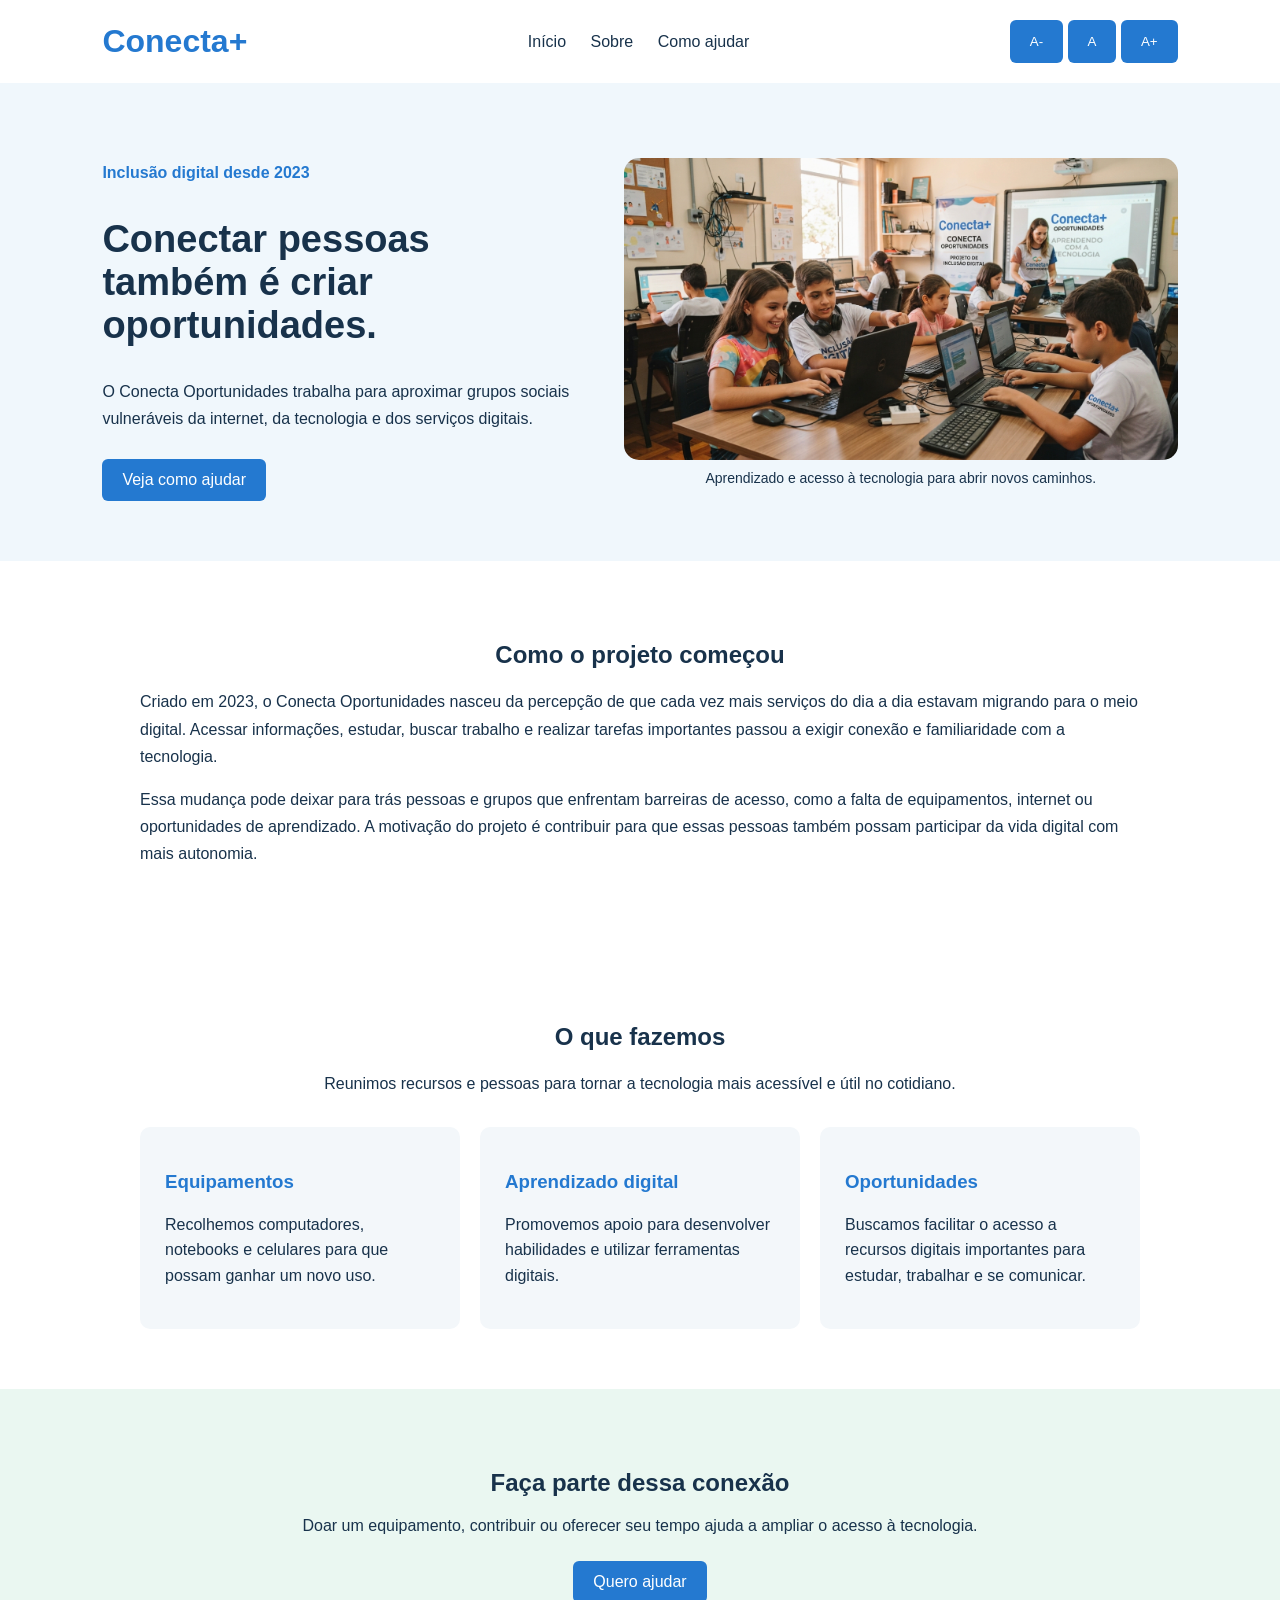
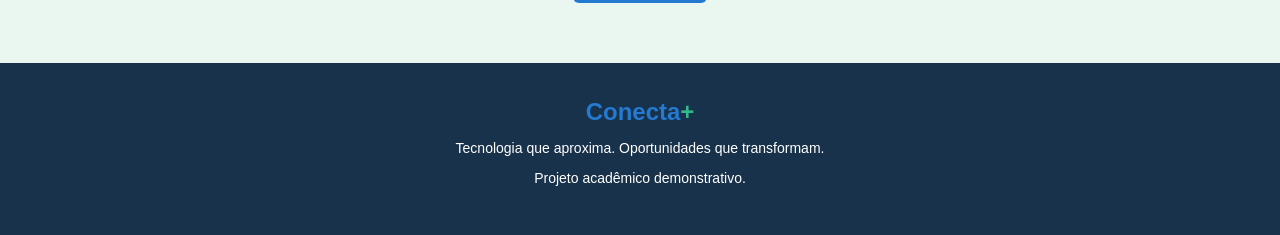
==== projeto.html @ 48572930 "Projeto Conecta Oportunidades" ====
<!DOCTYPE html>
<html lang="pt-BR">
<head>
    <meta charset="UTF-8">
    <meta name="viewport" content="width=device-width, initial-scale=1.0">
    <meta name="description" content="Conheça a história e os objetivos do projeto Conecta Oportunidades.">
    <title>Nosso projeto | Conecta Oportunidades</title>
    <link rel="stylesheet" href="style.css">
</head>
<body class="pagina-projeto">
    <header>
        <h1><a class="logo-link" href="index.html">Conecta<span>+</span></a></h1>

        <nav aria-label="Navegação principal">
            <a href="index.html#inicio">Início</a>
            <a href="index.html#sobre">Sobre</a>
            <a href="index.html#ajudar">Como ajudar</a>
        </nav>

        <div class="controles">
            <button type="button" class="btn-fonte" id="diminuir-fonte" aria-label="Diminuir tamanho do texto">A-</button>
            <button type="button" class="btn-fonte" id="resetar-fonte" aria-label="Restaurar tamanho do texto">A</button>
            <button type="button" class="btn-fonte" id="aumentar-fonte" aria-label="Aumentar tamanho do texto">A+</button>
        </div>
    </header>

    <main>
        <section class="apresentacao-projeto">
            <div class="texto-apresentacao-projeto">
                <p class="identificacao-projeto">Inclusão digital desde 2023</p>
                <h2>Conectar pessoas também é criar oportunidades.</h2>
                <p>
                    O Conecta Oportunidades trabalha para aproximar grupos sociais
                    vulneráveis da internet, da tecnologia e dos serviços digitais.
                </p>
                <a class="botao" href="index.html#ajudar">Veja como ajudar</a>
            </div>

            <figure class="imagem-projeto">
                <img
                    src="image/projeto_conecta_oportunidades.jpeg"
                    alt="Crianças aprendem a usar computadores em uma oficina do Conecta Oportunidades."
                >
                <figcaption>Aprendizado e acesso à tecnologia para abrir novos caminhos.</figcaption>
            </figure>
        </section>

        <section class="historia-projeto">
            <h2>Como o projeto começou</h2>
            <p>
                Criado em 2023, o Conecta Oportunidades nasceu da percepção de que
                cada vez mais serviços do dia a dia estavam migrando para o meio
                digital. Acessar informações, estudar, buscar trabalho e realizar
                tarefas importantes passou a exigir conexão e familiaridade com a
                tecnologia.
            </p>
            <p>
                Essa mudança pode deixar para trás pessoas e grupos que enfrentam
                barreiras de acesso, como a falta de equipamentos, internet ou
                oportunidades de aprendizado. A motivação do projeto é contribuir
                para que essas pessoas também possam participar da vida digital
                com mais autonomia.
            </p>
        </section>

        <section class="atuacao-projeto">
            <h2>O que fazemos</h2>
            <p class="texto-centro">
                Reunimos recursos e pessoas para tornar a tecnologia mais acessível
                e útil no cotidiano.
            </p>

            <div class="cards">
                <article class="card">
                    <h3>Equipamentos</h3>
                    <p>Recolhemos computadores, notebooks e celulares para que possam ganhar um novo uso.</p>
                </article>
                <article class="card">
                    <h3>Aprendizado digital</h3>
                    <p>Promovemos apoio para desenvolver habilidades e utilizar ferramentas digitais.</p>
                </article>
                <article class="card">
                    <h3>Oportunidades</h3>
                    <p>Buscamos facilitar o acesso a recursos digitais importantes para estudar, trabalhar e se comunicar.</p>
                </article>
            </div>
        </section>

        <section class="chamada-projeto">
            <h2>Faça parte dessa conexão</h2>
            <p>Doar um equipamento, contribuir ou oferecer seu tempo ajuda a ampliar o acesso à tecnologia.</p>
            <a class="botao" href="index.html#ajudar">Quero ajudar</a>
        </section>
    </main>

    <footer>
        <h2>Conecta<span>+</span></h2>
        <p>Tecnologia que aproxima. Oportunidades que transformam.</p>
        <p>Projeto acadêmico demonstrativo.</p>
    </footer>

    <script src="script.js"></script>
</body>
</html>
---- style.css ----
/* ESTILO GERAL DA PÁGINA */
body {
  margin: 0;
  font-family: Arial, sans-serif;
  color: #18324b;
}

html{
  scroll-behavior: smooth;
  font-size: 16px;
}

/* CABEÇALHO */
header {
  background-color: white;
  padding: 20px 8%;
  display: flex;
  justify-content: space-between;
  align-items: center;
}

header h1,
footer h2 {
  color: #2479d0;
  margin: 0;
}

header h1 na,
footer h2 span {
  color: #32b889;
}

nav a {
  color: #18324b;
  text-decoration: none;
  margin-left: 20px;
  transition: font-size 0.3s ease;
}

nav a:hover{
  font-size: 125%;
}

/* SEÇÕES */
section {
  padding: 60px 8%;
}

section h2 {
  text-align: center;
  color: #18324b;
}

.inicio {
  background-color: #f0f7fc;
  display: flex;
  align-items: center;
  justify-content: space-between;
  gap: 30px;
}

.inicio div {
  width: 50%;
}

.inicio h2 {
  text-align: left;
  font-size: 40px;
}

.inicio p {
  line-height: 1.6;
}

.botao {
  display: inline-block;
  background-color: #2479d0;
  color: white;
  padding: 12px 20px;
  border-radius: 6px;
  text-decoration: none;
  margin-top: 10px;
}

.imagem {
  background-color: #dcefe9;
  padding: 45px 20px;
  border-radius: 15px;
  text-align: center;
}

.imagem span {
  font-size: 90px;
}

.texto-centro {
  text-align: center;
  max-width: 650px;
  margin: 20px auto;
  line-height: 1.6;
}

/* CARDS */
.cards {
  display: flex;
  gap: 20px;
  margin-top: 30px;
}

.card {
  background-color: #f3f7fa;
  padding: 25px;
  border-radius: 10px;
  flex: 1;
}

.card h3 {
  color: #2479d0;
}

.card p,
.problema p,
#projeto > p {
  line-height: 1.6;
}

/* OUTRAS SEÇÕES */
.problema {
  background-color: #f0f7fc;
}

.problema p,
#projeto > p {
  max-width: 750px;
  margin: 20px auto;
  text-align: center;
}

.ajudar {
  background-color: #eaf7f1;
  text-align: center;
}

.opcoes {
  display: flex;
  justify-content: center;
  flex-wrap: wrap;
  gap: 15px;
  margin-top: 25px;
}

button {
  background-color: #2479d0;
  color: white;
  border: none;
  padding: 14px 20px;
  border-radius: 6px;
  cursor: pointer;
}

button:hover,
.botao:hover {
  background-color: #1765b6;
}

#mensagem {
  color: #16875f;
  font-weight: bold;
  margin-top: 20px;
}

#projeto #ajudar-botao{
  display: block;
  width: fit-content;
  margin: 20px auto;
  text-align: center;
}

/* FORMULÁRIO DE VOLUNTARIADO */
.logo-link {
  color: inherit;
  text-decoration: none;
}

.cabecalho-pagina {
  background-color: #f0f7fc;
  text-align: center;
}

.cabecalho-pagina p,
.formulario-voluntario {
  max-width: 720px;
  margin: 0 auto;
}

.formulario-voluntario {
  padding-top: 40px;
  padding-bottom: 60px;
}

.aviso-formulario {
  padding: 14px 18px;
  background-color: #eaf7f1;
  border-radius: 6px;
  line-height: 1.5;
}

.campo {
  margin: 20px 0;
}

.campo label,
.campo legend {
  display: block;
  margin-bottom: 8px;
  font-weight: bold;
}

.campo input,
.campo select,
.campo textarea {
  box-sizing: border-box;
  width: 100%;
  padding: 12px;
  border: 1px solid #9aabba;
  border-radius: 6px;
  color: #18324b;
  font: inherit;
}

.campo textarea {
  min-height: 130px;
  resize: vertical;
}

.campo fieldset {
  padding: 16px;
  border: 1px solid #9aabba;
  border-radius: 6px;
}

.campo fieldset label {
  display: flex;
  align-items: flex-start;
  gap: 8px;
  margin: 12px 0 0;
  font-weight: normal;
}

.campo input[type="checkbox"] {
  width: auto;
  margin-top: 4px;
}

.formulario-voluntario button {
  font: inherit;
}

#confirmacao {
  color: #16875f;
  font-weight: bold;
}

/* RODAPÉ */
footer {
  background-color: #18324b;
  color: white;
  text-align: center;
  padding: 35px 15px;
}

footer p {
  font-size: 14px;
}

/* FORMULÁRIO DE DOAÇÃO DE EQUIPAMENTO */
.formulario-equipamento {
  padding-top: 40px;
  padding-bottom: 60px;
}

.formulario-equipamento-conteudo {
  max-width: 720px;
  margin: 0 auto;
}

.aviso-doacao {
  padding: 14px 18px;
  background-color: #eaf7f1;
  border-radius: 6px;
  line-height: 1.5;
}

#confirmacao-doacao {
  color: #16875f;
  font-weight: bold;
}

@media (max-width: 900px) {
  .pagina-equipamento header {
    flex-wrap: wrap;
    gap: 16px;
  }

  .pagina-equipamento nav {
    display: flex;
    flex-wrap: wrap;
    gap: 12px;
  }

  .pagina-equipamento nav a {
    margin-left: 0;
  }
}

/* FORMULÁRIO PARA CONTRIBUIÇÃO EM REAIS */
.formulario-contribuicao {
  padding-top: 40px;
  padding-bottom: 60px;
}

.formulario-contribuicao-conteudo {
  max-width: 720px;
  margin: 0 auto;
}

.aviso-contribuicao {
  padding: 14px 18px;
  background-color: #eaf7f1;
  border-radius: 6px;
  line-height: 1.5;
}

.valor-contribuicao {
  display: flex;
  align-items: stretch;
}

.valor-contribuicao span {
  display: flex;
  align-items: center;
  padding: 0 14px;
  background-color: #f3f7fa;
  border: 1px solid #9aabba;
  border-right: 0;
  border-radius: 6px 0 0 6px;
}

.valor-contribuicao input {
  flex: 1;
  min-width: 0;
  width: auto;
  border-radius: 0 6px 6px 0;
}

#confirmacao-contribuicao {
  color: #16875f;
  font-weight: bold;
}

/* Apresentação, história e imagem do projeto Conecta Oportunidades. */
.apresentacao-projeto {
  display: grid;
  grid-template-columns: minmax(0, 1fr) minmax(0, 1.15fr);
  align-items: center;
  gap: 40px;
  background-color: #f0f7fc;
}

.texto-apresentacao-projeto h2 {
  text-align: left;
  font-size: 38px;
}

.texto-apresentacao-projeto p {
  line-height: 1.7;
}

.identificacao-projeto {
  color: #2479d0;
  font-weight: bold;
}

.imagem-projeto {
  margin: 0;
}

.imagem-projeto img {
  display: block;
  width: 100%;
  height: auto;
  border-radius: 15px;
}

.imagem-projeto figcaption {
  margin-top: 10px;
  color: #18324b;
  font-size: 14px;
  text-align: center;
}

.historia-projeto,
.atuacao-projeto {
  max-width: 1000px;
  margin: 0 auto;
}

.historia-projeto p {
  line-height: 1.7;
}

.chamada-projeto {
  background-color: #eaf7f1;
  text-align: center;
}
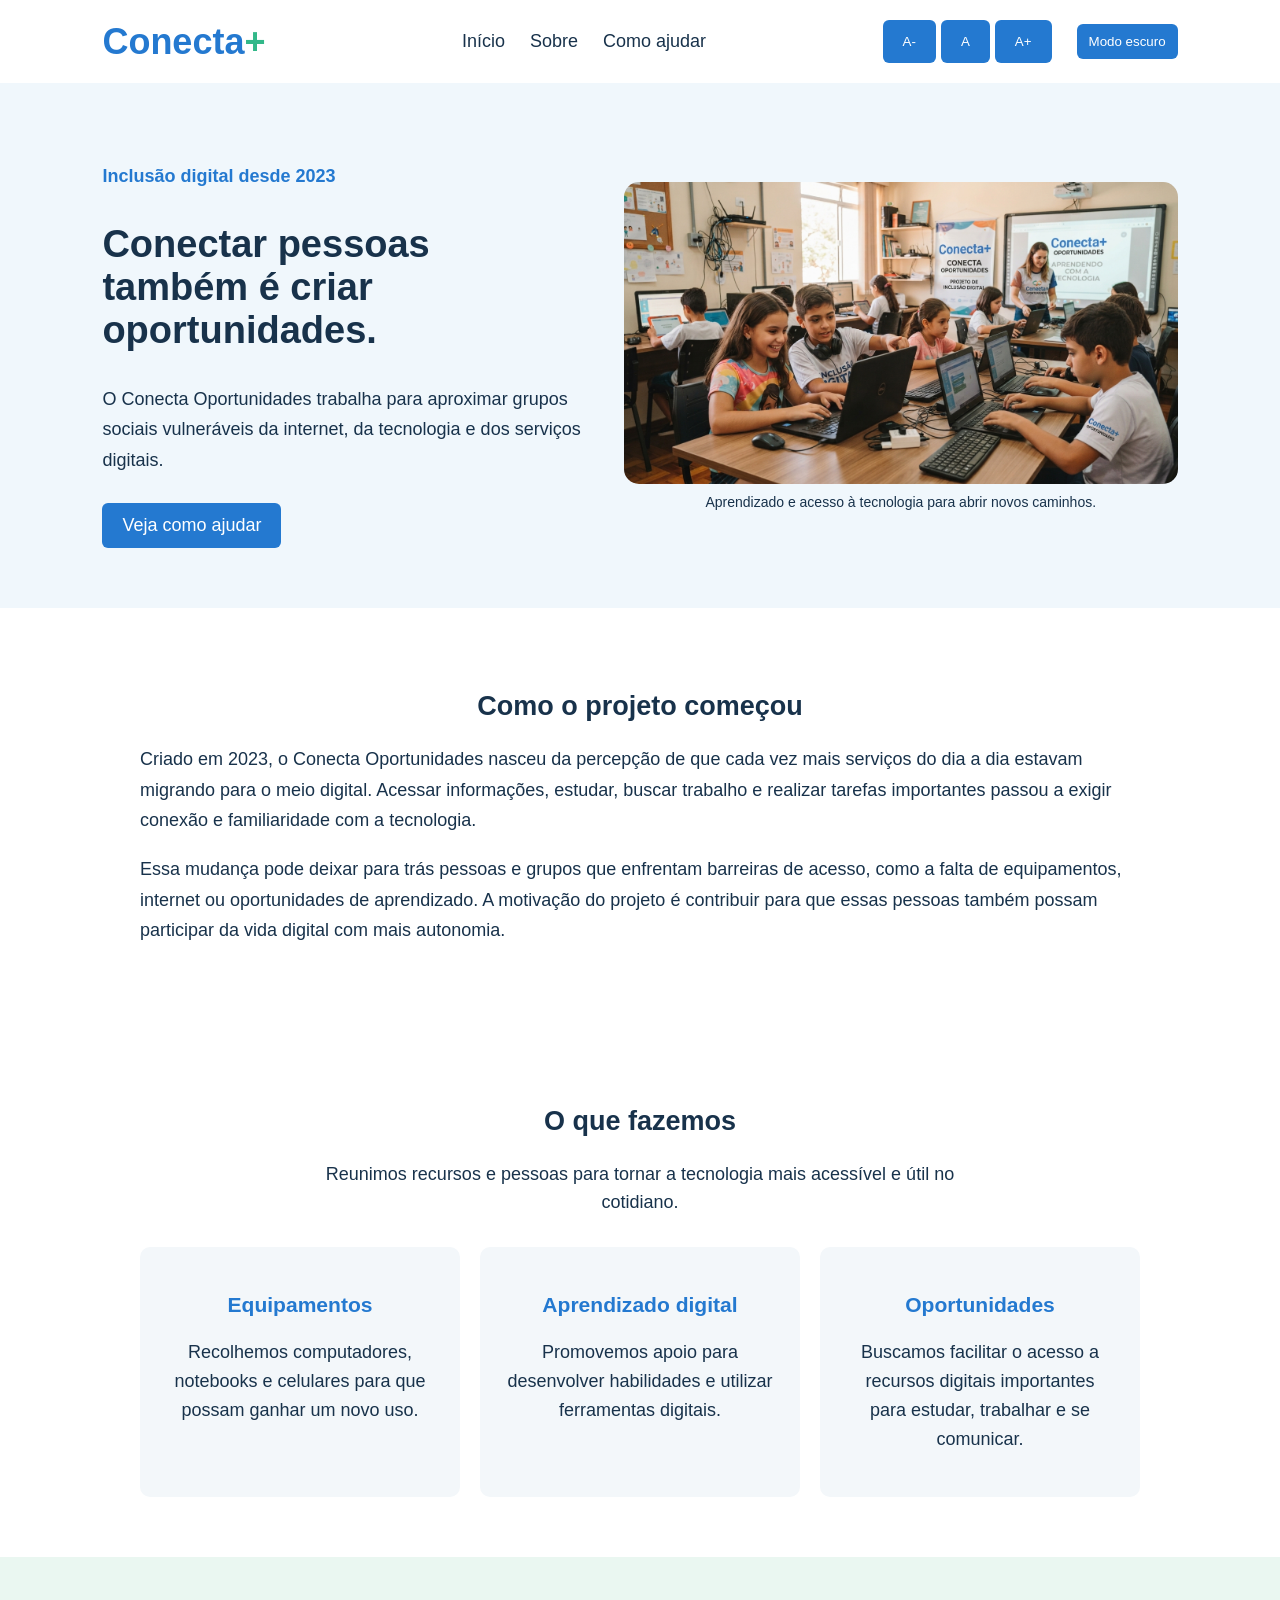
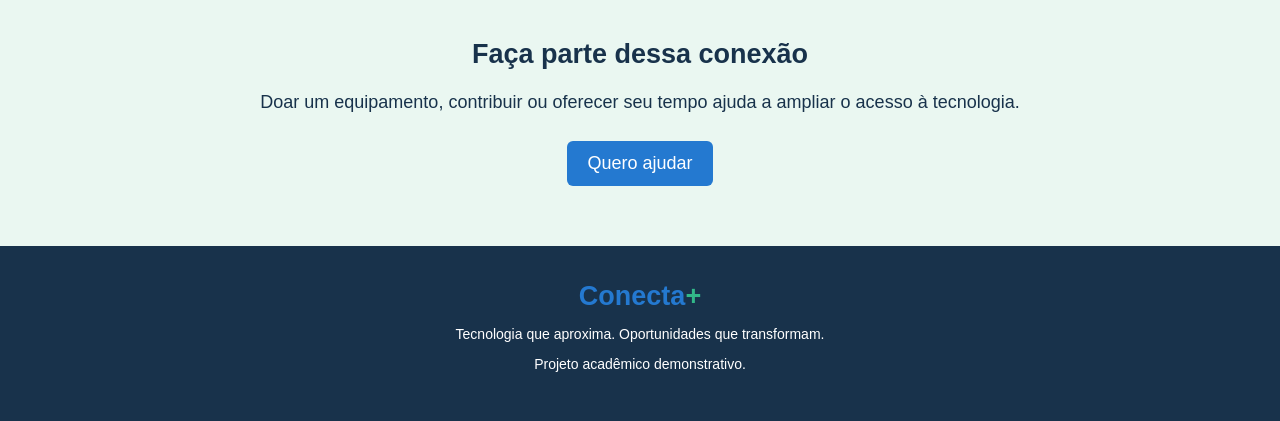
==== commit 1c3c6aba: "pequenos ajustes" ====
--- a/projeto.html
+++ b/projeto.html
@@ -21,10 +21,12 @@
             <button type="button" class="btn-fonte" id="diminuir-fonte" aria-label="Diminuir tamanho do texto">A-</button>
             <button type="button" class="btn-fonte" id="resetar-fonte" aria-label="Restaurar tamanho do texto">A</button>
             <button type="button" class="btn-fonte" id="aumentar-fonte" aria-label="Aumentar tamanho do texto">A+</button>
+            <button type="button" class="btn-tema" id="alternar-tema" aria-label="Ativar modo escuro" aria-pressed="false">Modo escuro</button>
         </div>
     </header>
 
     <main>
+        <!-- APRESENTAÇÃO -->
         <section class="apresentacao-projeto">
             <div class="texto-apresentacao-projeto">
                 <p class="identificacao-projeto">Inclusão digital desde 2023</p>
@@ -38,13 +40,14 @@
 
             <figure class="imagem-projeto">
                 <img
-                    src="image/projeto_conecta_oportunidades.jpeg"
+                    src="images/projeto_conecta_oportunidades.jpeg"
                     alt="Crianças aprendem a usar computadores em uma oficina do Conecta Oportunidades."
                 >
                 <figcaption>Aprendizado e acesso à tecnologia para abrir novos caminhos.</figcaption>
             </figure>
         </section>
 
+        <!-- HISTÓRIA -->
         <section class="historia-projeto">
             <h2>Como o projeto começou</h2>
             <p>
@@ -63,6 +66,7 @@
             </p>
         </section>
 
+        <!-- FRENTES -->
         <section class="atuacao-projeto">
             <h2>O que fazemos</h2>
             <p class="texto-centro">
@@ -86,6 +90,7 @@
             </div>
         </section>
 
+        <!-- CONVITE -->
         <section class="chamada-projeto">
             <h2>Faça parte dessa conexão</h2>
             <p>Doar um equipamento, contribuir ou oferecer seu tempo ajuda a ampliar o acesso à tecnologia.</p>
--- a/style.css
+++ b/style.css
@@ -1,3 +1,5 @@
+@import url('https://fonts.googleapis.com/css2?family=BBH+Bogle&family=Caveat:wght@400..700&display=swap');
+
 /* ESTILO GERAL DA PÁGINA */
 body {
   margin: 0;
@@ -7,7 +9,7 @@
 
 html{
   scroll-behavior: smooth;
-  font-size: 16px;
+  font-size: 18px;
 }
 
 /* CABEÇALHO */
@@ -25,7 +27,12 @@
   margin: 0;
 }
 
-header h1 na,
+header h1,
+footer h2 {
+  font-family: "BBH Bogle", sans-serif;
+}
+
+header h1 span,
 footer h2 span {
   color: #32b889;
 }
@@ -41,6 +48,12 @@
   font-size: 125%;
 }
 
+.btn-tema {
+  margin-left: 20px;
+  padding: 10px 12px;
+  white-space: nowrap;
+}
+
 /* SEÇÕES */
 section {
   padding: 60px 8%;
@@ -54,9 +67,13 @@
 .inicio {
   background-color: #f0f7fc;
   display: flex;
-  align-items: center;
+  align-items: stretch;
   justify-content: space-between;
   gap: 30px;
+}
+
+.inicio > div:first-child {
+  align-self: center;
 }
 
 .inicio div {
@@ -83,10 +100,27 @@
 }
 
 .imagem {
-  background-color: #dcefe9;
-  padding: 45px 20px;
+  padding: 0;
   border-radius: 15px;
   text-align: center;
+  overflow: hidden;
+  display: flex;
+  align-items: center;
+  justify-content: center;
+}
+
+/* Ajustar a ilustração à altura do texto sem deixá-la crescer demais. */
+.imagem img {
+  display: block;
+  width: auto;
+  height: 100%;
+  max-width: 100%;
+  max-height: 15em;
+  object-fit: contain;
+  aspect-ratio: 1;
+  box-sizing: border-box;
+  border: 4px solid #2479d0;
+  border-radius: 50%;
 }
 
 .imagem span {
@@ -112,6 +146,7 @@
   padding: 25px;
   border-radius: 10px;
   flex: 1;
+  text-align: center;
 }
 
 .card h3 {
@@ -247,7 +282,8 @@
   font-weight: normal;
 }
 
-.campo input[type="checkbox"] {
+.campo input[type="checkbox"],
+.campo input[type="radio"] {
   width: auto;
   margin-top: 4px;
 }
@@ -294,23 +330,6 @@
 #confirmacao-doacao {
   color: #16875f;
   font-weight: bold;
-}
-
-@media (max-width: 900px) {
-  .pagina-equipamento header {
-    flex-wrap: wrap;
-    gap: 16px;
-  }
-
-  .pagina-equipamento nav {
-    display: flex;
-    flex-wrap: wrap;
-    gap: 12px;
-  }
-
-  .pagina-equipamento nav a {
-    margin-left: 0;
-  }
 }
 
 /* FORMULÁRIO PARA CONTRIBUIÇÃO EM REAIS */
@@ -414,3 +433,177 @@
   text-align: center;
 }
 
+/* Apresentação dos conceitos e desafios de inclusão digital. */
+.introducao-inclusao {
+  background-color: #f0f7fc;
+  text-align: center;
+}
+
+.introducao-inclusao p,
+.desafios-inclusao p {
+  max-width: 800px;
+  margin: 20px auto;
+  line-height: 1.7;
+}
+
+.conceitos-inclusao,
+.marcos-inclusao,
+.fontes-inclusao {
+  max-width: 1050px;
+  margin: 0 auto;
+}
+
+.dados-inclusao {
+  background-color: #f0f7fc;
+}
+
+.conteudo-dados-inclusao {
+  max-width: 1050px;
+  margin: 0 auto;
+}
+
+.conteudo-dados-inclusao > p:not(.fonte-dados) {
+  max-width: 800px;
+  line-height: 1.7;
+}
+
+/* Destaque numérico e linha do tempo dos marcos nacionais. */
+.dado-inclusao {
+  text-align: center;
+}
+
+.numero-destaque {
+  margin: 0;
+  color: #2479d0;
+  font-size: 2rem;
+  font-weight: bold;
+}
+
+.fonte-dados {
+  margin-top: 20px;
+  font-size: 0.9rem;
+  line-height: 1.6;
+}
+
+.linha-do-tempo {
+  margin: 30px 0;
+  padding: 0;
+  list-style: none;
+  border-left: 3px solid #32b889;
+}
+
+.linha-do-tempo li {
+  display: grid;
+  grid-template-columns: 90px 1fr;
+  gap: 20px;
+  padding: 0 0 30px 24px;
+}
+
+.ano-marco {
+  color: #2479d0;
+  font-size: 1.2rem;
+  font-weight: bold;
+}
+
+.linha-do-tempo h3 {
+  margin: 0 0 8px;
+  color: #2479d0;
+}
+
+.linha-do-tempo p {
+  margin: 0 0 8px;
+  line-height: 1.6;
+}
+
+.fontes-inclusao ul {
+  padding-left: 24px;
+  line-height: 1.8;
+}
+
+.chamada-inclusao {
+  background-color: #eaf7f1;
+  text-align: center;
+}
+
+/* Remover o sublinhado dos links apenas na página de inclusão digital. */
+.pagina-inclusao a {
+  text-decoration: none;
+}
+
+/* Alternar as cores globais para o modo escuro em todas as páginas. */
+body.tema-escuro {
+  background-color: #121b26;
+  color: #e6edf5;
+}
+
+body.tema-escuro header,
+body.tema-escuro .inicio,
+body.tema-escuro .problema,
+body.tema-escuro .dados-inclusao,
+body.tema-escuro .apresentacao-projeto,
+body.tema-escuro .introducao-inclusao,
+body.tema-escuro .cabecalho-pagina {
+  background-color: #1b2938;
+}
+
+body.tema-escuro .ajudar,
+body.tema-escuro .chamada-projeto,
+body.tema-escuro .chamada-inclusao {
+  background-color: #1b352f;
+}
+
+body.tema-escuro .card {
+  background-color: #243648;
+}
+
+body.tema-escuro h2,
+body.tema-escuro h3,
+body.tema-escuro .campo label,
+body.tema-escuro .campo legend {
+  color: #e6edf5;
+}
+
+body.tema-escuro header h1,
+body.tema-escuro footer h2,
+body.tema-escuro .card h3,
+body.tema-escuro .numero-destaque,
+body.tema-escuro .ano-marco,
+body.tema-escuro .linha-do-tempo h3 {
+  color: #9dccff;
+}
+
+body.tema-escuro nav a,
+body.tema-escuro a:not(.botao) {
+  color: #9dccff;
+}
+
+body.tema-escuro .aviso-formulario,
+body.tema-escuro .aviso-doacao,
+body.tema-escuro .aviso-contribuicao {
+  background-color: #1b352f;
+}
+
+body.tema-escuro .campo input,
+body.tema-escuro .campo select,
+body.tema-escuro .campo textarea {
+  background-color: #172330;
+  border-color: #53677a;
+  color: #e6edf5;
+}
+
+body.tema-escuro .campo fieldset {
+  border-color: #53677a;
+}
+
+body.tema-escuro .valor-contribuicao span {
+  background-color: #243648;
+  border-color: #53677a;
+}
+
+body.tema-escuro #confirmacao,
+body.tema-escuro #confirmacao-doacao,
+body.tema-escuro #confirmacao-contribuicao,
+body.tema-escuro #mensagem {
+  color: #63d8aa;
+}
+
